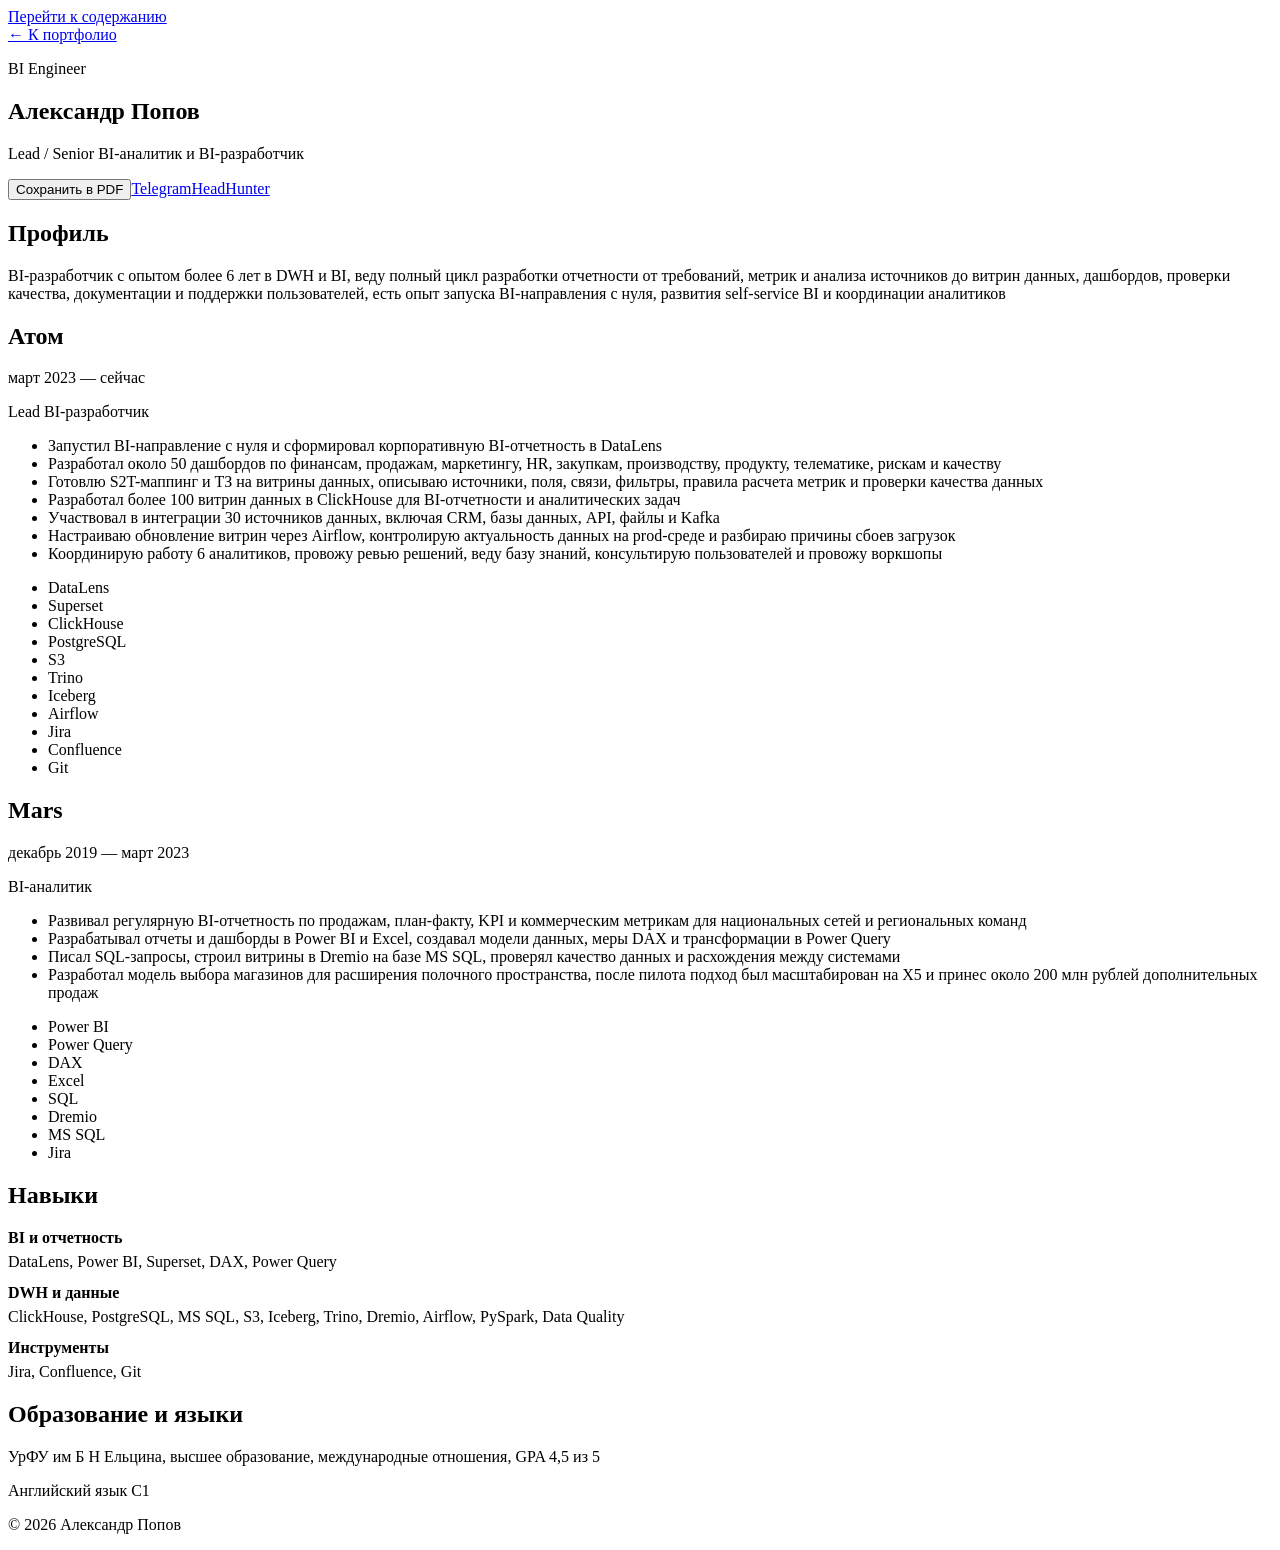
==== resume.html @ 9ec40baa "Update resume page" ====
<!doctype html><html lang="ru"><head><meta charset="UTF-8" /><meta name="viewport" content="width=device-width, initial-scale=1.0" /><title>Резюме Александра Попова - BI Engineer</title><meta name="description" content="Резюме Александра Попова для ролей Senior BI-аналитика, BI-разработчика и BI Engineer" /><meta name="theme-color" content="#173a34" /><link rel="canonical" href="https://analyst.github.io/resume.html" /><link rel="icon" href="assets/images/favicon.svg" type="image/svg+xml" /><link rel="stylesheet" href="styles.css?v=20260629-bi-engineer" /><style>.resume-page .case-hero h1{max-width:24ch}.resume-page .case-detail-grid{grid-template-columns:1fr}.resume-page .case-detail-block{break-inside:avoid}.resume-page .resume-actions{margin-top:1rem}.resume-page .resume-line{display:grid;gap:.35rem;margin-top:.85rem}.resume-page .resume-line strong{color:var(--accent)}@media print{body{background:#fff}.no-print,.site-footer,.skip-link{display:none!important}.section,.case-hero{padding:1.2rem 0}.container{width:100%}.case-detail-block{box-shadow:none;border-color:#d6d6d6}.case-detail-section{border-top:0}}</style><script type="module" src="script.js?v=20260629-bi-engineer" defer></script></head><body><a class="skip-link" href="#main">Перейти к содержанию</a><main id="main" class="case-page resume-page"><section class="case-hero"><div class="container case-hero-grid"><div><a class="back-link no-print" href="index.html">← К портфолио</a><p class="case-company">BI Engineer</p><h1>Александр Попов</h1><p>Lead / Senior BI-аналитик и BI-разработчик</p><div class="cta-row resume-actions no-print"><button class="btn btn-primary" type="button" onclick="window.print()">Сохранить в PDF</button><a class="btn btn-secondary" href="https://t.me/adikant" target="_blank" rel="noopener noreferrer">Telegram</a><a class="btn btn-secondary" href="https://hh.ru/resume" data-hh-resume target="_blank" rel="noopener noreferrer">HeadHunter</a></div></div></div></section><section class="section case-detail-section"><div class="container case-detail-grid"><section class="case-detail-block case-detail-wide"><h2>Профиль</h2><p>BI-разработчик с опытом более 6 лет в DWH и BI, веду полный цикл разработки отчетности от требований, метрик и анализа источников до витрин данных, дашбордов, проверки качества, документации и поддержки пользователей, есть опыт запуска BI-направления с нуля, развития self-service BI и координации аналитиков</p></section><section class="case-detail-block"><h2>Атом</h2><p class="case-company">март 2023 — сейчас</p><p class="timeline-role">Lead BI-разработчик</p><ul><li>Запустил BI-направление с нуля и сформировал корпоративную BI-отчетность в DataLens</li><li>Разработал около 50 дашбордов по финансам, продажам, маркетингу, HR, закупкам, производству, продукту, телематике, рискам и качеству</li><li>Готовлю S2T-маппинг и ТЗ на витрины данных, описываю источники, поля, связи, фильтры, правила расчета метрик и проверки качества данных</li><li>Разработал более 100 витрин данных в ClickHouse для BI-отчетности и аналитических задач</li><li>Участвовал в интеграции 30 источников данных, включая CRM, базы данных, API, файлы и Kafka</li><li>Настраиваю обновление витрин через Airflow, контролирую актуальность данных на prod-среде и разбираю причины сбоев загрузок</li><li>Координирую работу 6 аналитиков, провожу ревью решений, веду базу знаний, консультирую пользователей и провожу воркшопы</li></ul><ul class="tech-list case-tech-list"><li>DataLens</li><li>Superset</li><li>ClickHouse</li><li>PostgreSQL</li><li>S3</li><li>Trino</li><li>Iceberg</li><li>Airflow</li><li>Jira</li><li>Confluence</li><li>Git</li></ul></section><section class="case-detail-block"><h2>Mars</h2><p class="case-company">декабрь 2019 — март 2023</p><p class="timeline-role">BI-аналитик</p><ul><li>Развивал регулярную BI-отчетность по продажам, план-факту, KPI и коммерческим метрикам для национальных сетей и региональных команд</li><li>Разрабатывал отчеты и дашборды в Power BI и Excel, создавал модели данных, меры DAX и трансформации в Power Query</li><li>Писал SQL-запросы, строил витрины в Dremio на базе MS SQL, проверял качество данных и расхождения между системами</li><li>Разработал модель выбора магазинов для расширения полочного пространства, после пилота подход был масштабирован на X5 и принес около 200 млн рублей дополнительных продаж</li></ul><ul class="tech-list case-tech-list"><li>Power BI</li><li>Power Query</li><li>DAX</li><li>Excel</li><li>SQL</li><li>Dremio</li><li>MS SQL</li><li>Jira</li></ul></section><section class="case-detail-block"><h2>Навыки</h2><div class="resume-line"><strong>BI и отчетность</strong><span>DataLens, Power BI, Superset, DAX, Power Query</span></div><div class="resume-line"><strong>DWH и данные</strong><span>ClickHouse, PostgreSQL, MS SQL, S3, Iceberg, Trino, Dremio, Airflow, PySpark, Data Quality</span></div><div class="resume-line"><strong>Инструменты</strong><span>Jira, Confluence, Git</span></div></section><section class="case-detail-block"><h2>Образование и языки</h2><p>УрФУ им Б Н Ельцина, высшее образование, международные отношения, GPA 4,5 из 5</p><p>Английский язык C1</p></section></div></section></main><footer class="site-footer no-print"><div class="container footer-inner"><p>&copy; 2026 Александр Попов</p></div></footer></body></html>
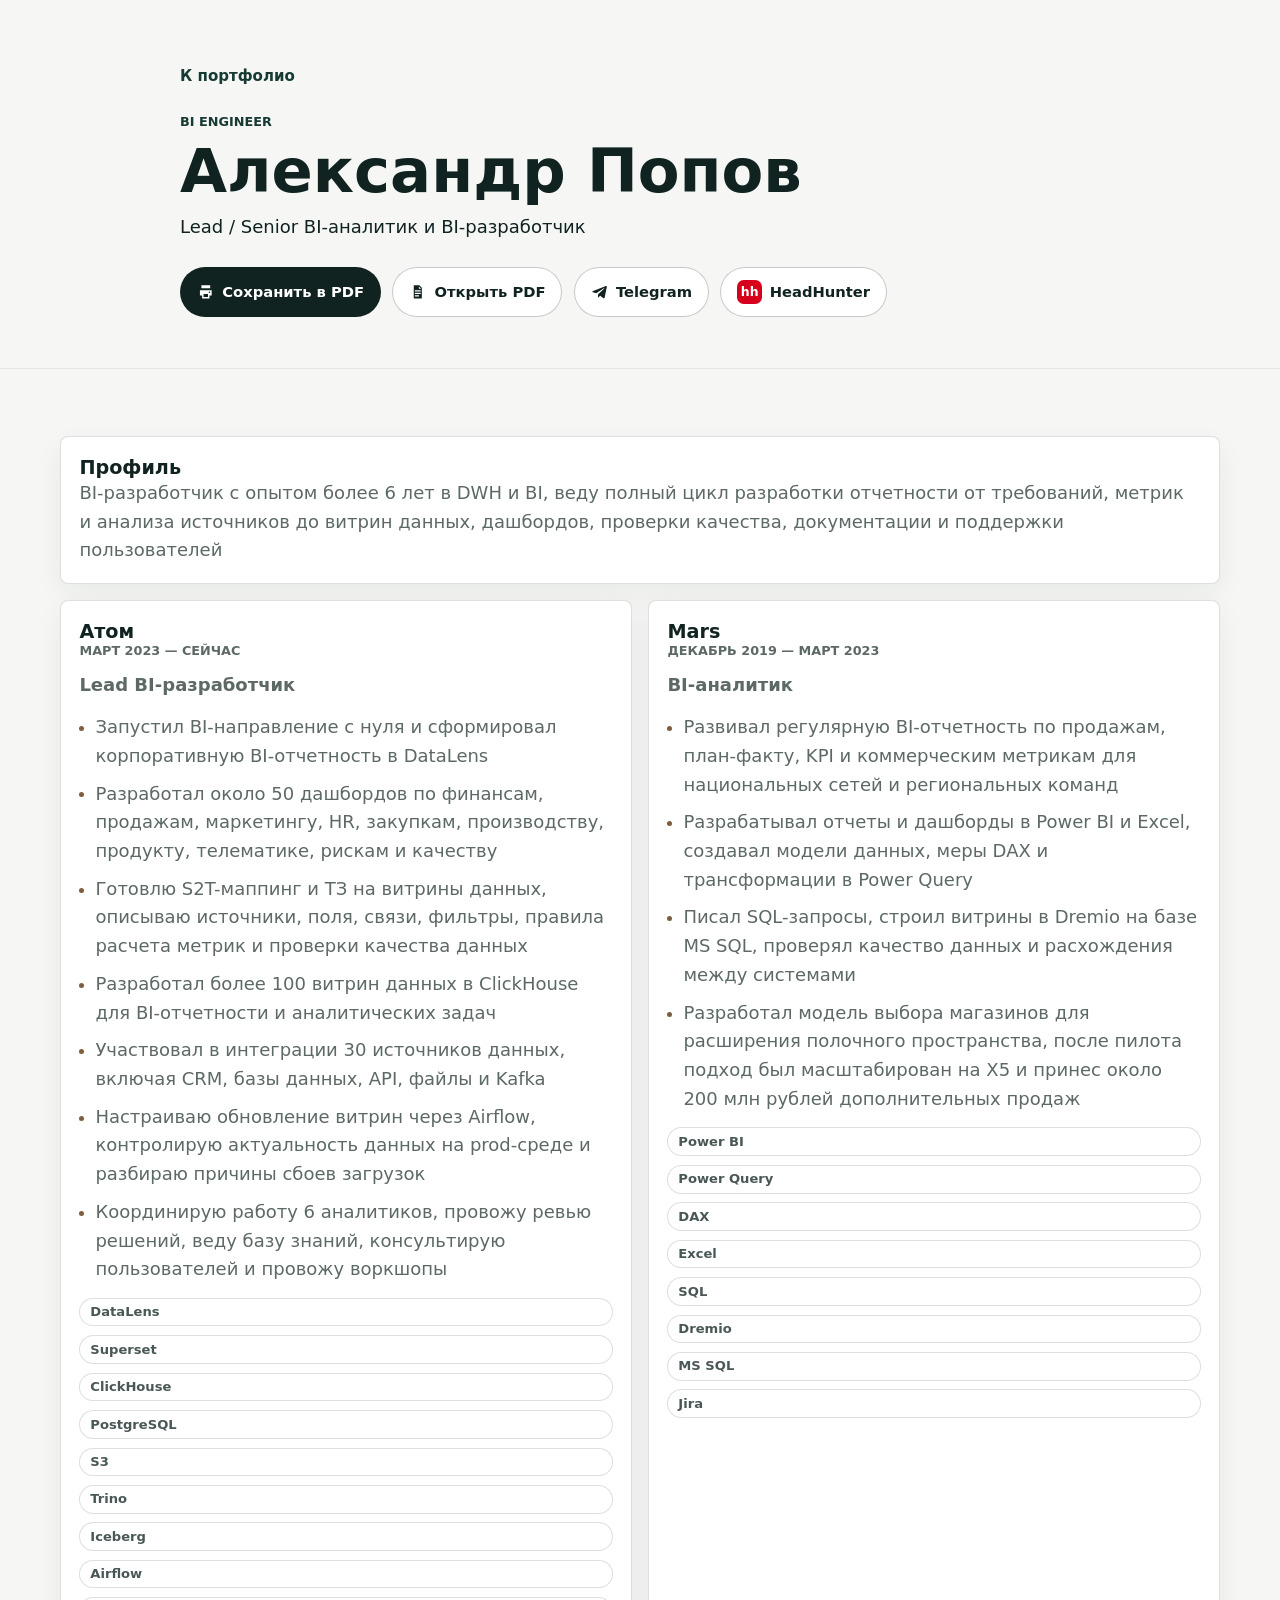
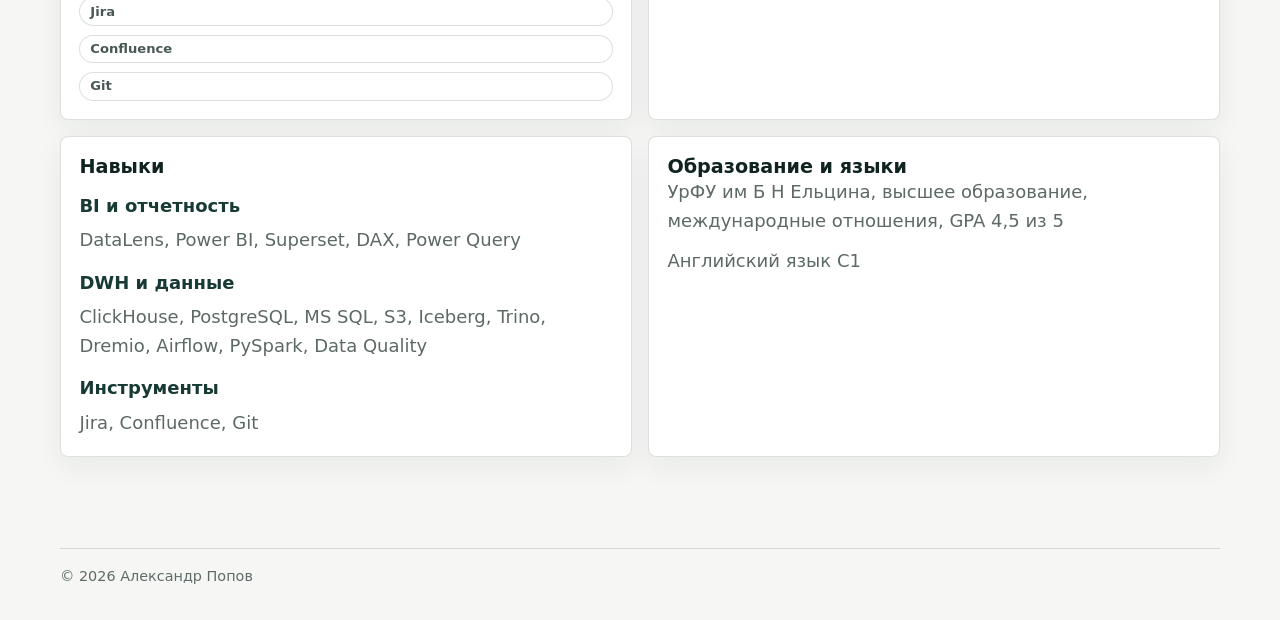
==== commit 0f61a74e: "Build BI analyst portfolio" ====
--- a/resume.html
+++ b/resume.html
@@ -1 +1,153 @@
-<!doctype html><html lang="ru"><head><meta charset="UTF-8" /><meta name="viewport" content="width=device-width, initial-scale=1.0" /><title>Резюме Александра Попова - BI Engineer</title><meta name="description" content="Резюме Александра Попова для ролей Senior BI-аналитика, BI-разработчика и BI Engineer" /><meta name="theme-color" content="#173a34" /><link rel="canonical" href="https://analyst.github.io/resume.html" /><link rel="icon" href="assets/images/favicon.svg" type="image/svg+xml" /><link rel="stylesheet" href="styles.css?v=20260629-bi-engineer" /><style>.resume-page .case-hero h1{max-width:24ch}.resume-page .case-detail-grid{grid-template-columns:1fr}.resume-page .case-detail-block{break-inside:avoid}.resume-page .resume-actions{margin-top:1rem}.resume-page .resume-line{display:grid;gap:.35rem;margin-top:.85rem}.resume-page .resume-line strong{color:var(--accent)}@media print{body{background:#fff}.no-print,.site-footer,.skip-link{display:none!important}.section,.case-hero{padding:1.2rem 0}.container{width:100%}.case-detail-block{box-shadow:none;border-color:#d6d6d6}.case-detail-section{border-top:0}}</style><script type="module" src="script.js?v=20260629-bi-engineer" defer></script></head><body><a class="skip-link" href="#main">Перейти к содержанию</a><main id="main" class="case-page resume-page"><section class="case-hero"><div class="container case-hero-grid"><div><a class="back-link no-print" href="index.html">← К портфолио</a><p class="case-company">BI Engineer</p><h1>Александр Попов</h1><p>Lead / Senior BI-аналитик и BI-разработчик</p><div class="cta-row resume-actions no-print"><button class="btn btn-primary" type="button" onclick="window.print()">Сохранить в PDF</button><a class="btn btn-secondary" href="https://t.me/adikant" target="_blank" rel="noopener noreferrer">Telegram</a><a class="btn btn-secondary" href="https://hh.ru/resume" data-hh-resume target="_blank" rel="noopener noreferrer">HeadHunter</a></div></div></div></section><section class="section case-detail-section"><div class="container case-detail-grid"><section class="case-detail-block case-detail-wide"><h2>Профиль</h2><p>BI-разработчик с опытом более 6 лет в DWH и BI, веду полный цикл разработки отчетности от требований, метрик и анализа источников до витрин данных, дашбордов, проверки качества, документации и поддержки пользователей, есть опыт запуска BI-направления с нуля, развития self-service BI и координации аналитиков</p></section><section class="case-detail-block"><h2>Атом</h2><p class="case-company">март 2023 — сейчас</p><p class="timeline-role">Lead BI-разработчик</p><ul><li>Запустил BI-направление с нуля и сформировал корпоративную BI-отчетность в DataLens</li><li>Разработал около 50 дашбордов по финансам, продажам, маркетингу, HR, закупкам, производству, продукту, телематике, рискам и качеству</li><li>Готовлю S2T-маппинг и ТЗ на витрины данных, описываю источники, поля, связи, фильтры, правила расчета метрик и проверки качества данных</li><li>Разработал более 100 витрин данных в ClickHouse для BI-отчетности и аналитических задач</li><li>Участвовал в интеграции 30 источников данных, включая CRM, базы данных, API, файлы и Kafka</li><li>Настраиваю обновление витрин через Airflow, контролирую актуальность данных на prod-среде и разбираю причины сбоев загрузок</li><li>Координирую работу 6 аналитиков, провожу ревью решений, веду базу знаний, консультирую пользователей и провожу воркшопы</li></ul><ul class="tech-list case-tech-list"><li>DataLens</li><li>Superset</li><li>ClickHouse</li><li>PostgreSQL</li><li>S3</li><li>Trino</li><li>Iceberg</li><li>Airflow</li><li>Jira</li><li>Confluence</li><li>Git</li></ul></section><section class="case-detail-block"><h2>Mars</h2><p class="case-company">декабрь 2019 — март 2023</p><p class="timeline-role">BI-аналитик</p><ul><li>Развивал регулярную BI-отчетность по продажам, план-факту, KPI и коммерческим метрикам для национальных сетей и региональных команд</li><li>Разрабатывал отчеты и дашборды в Power BI и Excel, создавал модели данных, меры DAX и трансформации в Power Query</li><li>Писал SQL-запросы, строил витрины в Dremio на базе MS SQL, проверял качество данных и расхождения между системами</li><li>Разработал модель выбора магазинов для расширения полочного пространства, после пилота подход был масштабирован на X5 и принес около 200 млн рублей дополнительных продаж</li></ul><ul class="tech-list case-tech-list"><li>Power BI</li><li>Power Query</li><li>DAX</li><li>Excel</li><li>SQL</li><li>Dremio</li><li>MS SQL</li><li>Jira</li></ul></section><section class="case-detail-block"><h2>Навыки</h2><div class="resume-line"><strong>BI и отчетность</strong><span>DataLens, Power BI, Superset, DAX, Power Query</span></div><div class="resume-line"><strong>DWH и данные</strong><span>ClickHouse, PostgreSQL, MS SQL, S3, Iceberg, Trino, Dremio, Airflow, PySpark, Data Quality</span></div><div class="resume-line"><strong>Инструменты</strong><span>Jira, Confluence, Git</span></div></section><section class="case-detail-block"><h2>Образование и языки</h2><p>УрФУ им Б Н Ельцина, высшее образование, международные отношения, GPA 4,5 из 5</p><p>Английский язык C1</p></section></div></section></main><footer class="site-footer no-print"><div class="container footer-inner"><p>&copy; 2026 Александр Попов</p></div></footer></body></html>
+<!doctype html>
+<html lang="ru">
+  <head>
+    <meta charset="UTF-8" />
+    <meta name="viewport" content="width=device-width, initial-scale=1.0" />
+    <title>Резюме Александра Попова - BI Engineer</title>
+    <meta
+      name="description"
+      content="Печатная версия резюме Александра Попова для ролей Senior BI-аналитика, BI-разработчика и BI Engineer"
+    />
+    <meta name="theme-color" content="#173a34" />
+    <link rel="canonical" href="https://adikant.github.io/analyst.github.io/resume.html" />
+    <link rel="icon" href="assets/images/favicon.svg" type="image/svg+xml" />
+    <link rel="stylesheet" href="styles.css?v=20260629-bi-engineer-2" />
+    <script type="module" src="script.js?v=20260629-bi-engineer-2" defer></script>
+  </head>
+  <body class="resume-page">
+    <a class="skip-link" href="#main">Перейти к содержанию</a>
+
+    <main id="main" class="case-page">
+      <section class="case-hero">
+        <div class="container case-hero-grid">
+          <a class="back-link no-print" href="index.html">К портфолио</a>
+          <p class="case-company">BI Engineer</p>
+          <h1>Александр Попов</h1>
+          <p>Lead / Senior BI-аналитик и BI-разработчик</p>
+          <div class="cta-row resume-actions no-print">
+            <button class="btn btn-primary" type="button" onclick="window.print()">
+              <span class="btn-icon" aria-hidden="true">
+                <svg viewBox="0 0 24 24" focusable="false">
+                  <path d="M6 3h12v4H6V3Zm-2 7h16v7h-3v4H7v-4H4v-7Zm5 5v4h6v-4H9Zm8-3.5a1 1 0 1 0 0 2 1 1 0 0 0 0-2Z" />
+                </svg>
+              </span>
+              <span>Сохранить в PDF</span>
+            </button>
+            <a class="btn btn-secondary" href="assets/docs/popov-resume.pdf">
+              <span class="btn-icon" aria-hidden="true">
+                <svg viewBox="0 0 24 24" focusable="false">
+                  <path d="M6.5 3h7.6l3.4 3.4V21h-11V3Zm7 1.9V8h3.1l-3.1-3.1ZM8 10v1.6h8V10H8Zm0 3.4V15h8v-1.6H8Zm0 3.4v1.6h5.6v-1.6H8Z" />
+                </svg>
+              </span>
+              <span>Открыть PDF</span>
+            </a>
+            <a class="btn btn-secondary" href="https://t.me/adikant" target="_blank" rel="noopener noreferrer">
+              <span class="btn-icon" aria-hidden="true">
+                <svg viewBox="0 0 24 24" focusable="false">
+                  <path d="M21.8 4.2 18.6 20c-.2 1-.8 1.2-1.6.7l-4.5-3.3-2.2 2.1c-.2.2-.5.4-.9.4l.3-4.7 8.5-7.7c.4-.3-.1-.5-.6-.2L7.1 13.9 2.6 12.5c-1-.3-1-1 .2-1.5L20.4 4.2c.8-.3 1.5.2 1.4 1Z" />
+                </svg>
+              </span>
+              <span>Telegram</span>
+            </a>
+            <a
+              class="btn btn-secondary"
+              href="https://hh.ru/resume/b0bc9b00ff10b70d850039ed1f713379735831"
+              target="_blank"
+              rel="noopener noreferrer"
+            >
+              <span class="btn-icon btn-icon-hh" aria-hidden="true">hh</span>
+              <span>HeadHunter</span>
+            </a>
+          </div>
+        </div>
+      </section>
+
+      <section class="section case-detail-section">
+        <div class="container case-detail-grid">
+          <section class="case-detail-block case-detail-wide">
+            <h2>Профиль</h2>
+            <p>BI-разработчик с опытом более 6 лет в DWH и BI, веду полный цикл разработки отчетности от требований, метрик и анализа источников до витрин данных, дашбордов, проверки качества, документации и поддержки пользователей</p>
+          </section>
+
+          <section class="case-detail-block">
+            <h2>Атом</h2>
+            <p class="case-company">март 2023 — сейчас</p>
+            <p class="timeline-role">Lead BI-разработчик</p>
+            <ul>
+              <li>Запустил BI-направление с нуля и сформировал корпоративную BI-отчетность в DataLens</li>
+              <li>Разработал около 50 дашбордов по финансам, продажам, маркетингу, HR, закупкам, производству, продукту, телематике, рискам и качеству</li>
+              <li>Готовлю S2T-маппинг и ТЗ на витрины данных, описываю источники, поля, связи, фильтры, правила расчета метрик и проверки качества данных</li>
+              <li>Разработал более 100 витрин данных в ClickHouse для BI-отчетности и аналитических задач</li>
+              <li>Участвовал в интеграции 30 источников данных, включая CRM, базы данных, API, файлы и Kafka</li>
+              <li>Настраиваю обновление витрин через Airflow, контролирую актуальность данных на prod-среде и разбираю причины сбоев загрузок</li>
+              <li>Координирую работу 6 аналитиков, провожу ревью решений, веду базу знаний, консультирую пользователей и провожу воркшопы</li>
+            </ul>
+            <ul class="tech-list case-tech-list">
+              <li>DataLens</li>
+              <li>Superset</li>
+              <li>ClickHouse</li>
+              <li>PostgreSQL</li>
+              <li>S3</li>
+              <li>Trino</li>
+              <li>Iceberg</li>
+              <li>Airflow</li>
+              <li>Jira</li>
+              <li>Confluence</li>
+              <li>Git</li>
+            </ul>
+          </section>
+
+          <section class="case-detail-block">
+            <h2>Mars</h2>
+            <p class="case-company">декабрь 2019 — март 2023</p>
+            <p class="timeline-role">BI-аналитик</p>
+            <ul>
+              <li>Развивал регулярную BI-отчетность по продажам, план-факту, KPI и коммерческим метрикам для национальных сетей и региональных команд</li>
+              <li>Разрабатывал отчеты и дашборды в Power BI и Excel, создавал модели данных, меры DAX и трансформации в Power Query</li>
+              <li>Писал SQL-запросы, строил витрины в Dremio на базе MS SQL, проверял качество данных и расхождения между системами</li>
+              <li>Разработал модель выбора магазинов для расширения полочного пространства, после пилота подход был масштабирован на X5 и принес около 200 млн рублей дополнительных продаж</li>
+            </ul>
+            <ul class="tech-list case-tech-list">
+              <li>Power BI</li>
+              <li>Power Query</li>
+              <li>DAX</li>
+              <li>Excel</li>
+              <li>SQL</li>
+              <li>Dremio</li>
+              <li>MS SQL</li>
+              <li>Jira</li>
+            </ul>
+          </section>
+
+          <section class="case-detail-block">
+            <h2>Навыки</h2>
+            <div class="resume-line">
+              <strong>BI и отчетность</strong>
+              <span>DataLens, Power BI, Superset, DAX, Power Query</span>
+            </div>
+            <div class="resume-line">
+              <strong>DWH и данные</strong>
+              <span>ClickHouse, PostgreSQL, MS SQL, S3, Iceberg, Trino, Dremio, Airflow, PySpark, Data Quality</span>
+            </div>
+            <div class="resume-line">
+              <strong>Инструменты</strong>
+              <span>Jira, Confluence, Git</span>
+            </div>
+          </section>
+
+          <section class="case-detail-block">
+            <h2>Образование и языки</h2>
+            <p>УрФУ им Б Н Ельцина, высшее образование, международные отношения, GPA 4,5 из 5</p>
+            <p>Английский язык C1</p>
+          </section>
+        </div>
+      </section>
+    </main>
+
+    <footer class="site-footer no-print">
+      <div class="container footer-inner">
+        <p>&copy; 2026 Александр Попов</p>
+      </div>
+    </footer>
+  </body>
+</html>
--- a/styles.css
+++ b/styles.css
@@ -0,0 +1,811 @@
+:root {
+  --bg: #f6f7f4;
+  --surface: #ffffff;
+  --surface-soft: #edf2ee;
+  --ink: #102321;
+  --muted: #5d6966;
+  --line: rgba(16, 35, 33, 0.14);
+  --line-strong: rgba(16, 35, 33, 0.24);
+  --accent: #173a34;
+  --accent-soft: #dfeae4;
+  --warm: #7b5f3e;
+  --warm-soft: #efe7da;
+  --shadow: 0 10px 28px rgba(16, 35, 33, 0.06);
+  --radius: 8px;
+}
+
+*,
+*::before,
+*::after {
+  box-sizing: border-box;
+}
+
+html {
+  scroll-behavior: smooth;
+}
+
+body {
+  margin: 0;
+  overflow-x: hidden;
+  background: var(--bg);
+  color: var(--ink);
+  font-family: system-ui, -apple-system, BlinkMacSystemFont, "Segoe UI", sans-serif;
+  font-size: 18px;
+  line-height: 1.6;
+  text-rendering: optimizeLegibility;
+}
+
+body,
+button,
+input,
+textarea,
+select {
+  letter-spacing: 0;
+}
+
+h1,
+h2,
+h3,
+h4,
+p,
+ul,
+ol,
+figure {
+  margin: 0;
+}
+
+img {
+  display: block;
+  max-width: 100%;
+}
+
+a {
+  color: inherit;
+}
+
+svg {
+  display: block;
+}
+
+.container {
+  width: min(1160px, calc(100% - 40px));
+  margin: 0 auto;
+}
+
+.skip-link {
+  position: fixed;
+  top: 0.75rem;
+  left: 0.75rem;
+  z-index: 100;
+  padding: 0.6rem 0.85rem;
+  border-radius: var(--radius);
+  background: var(--ink);
+  color: #fff;
+  font-weight: 800;
+  text-decoration: none;
+  transform: translateY(-160%);
+}
+
+.skip-link:focus {
+  transform: translateY(0);
+}
+
+.hero {
+  padding: 4.8rem 0 2.8rem;
+}
+
+.hero-grid {
+  display: grid;
+  grid-template-columns: minmax(0, 1fr) minmax(280px, 330px);
+  gap: 3rem;
+  align-items: center;
+}
+
+.hero-copy {
+  display: grid;
+  gap: 1.1rem;
+  max-width: 790px;
+}
+
+.hero-role,
+.section-kicker,
+.case-company,
+.timeline-period {
+  color: var(--accent);
+  font-size: 0.8rem;
+  font-weight: 850;
+  letter-spacing: 0;
+  line-height: 1.3;
+  text-transform: uppercase;
+}
+
+.hero-role {
+  max-width: 42ch;
+  font-size: 1.22rem;
+  line-height: 1.25;
+}
+
+.hero-headline {
+  max-width: 13ch;
+  font-size: 5.2rem;
+  line-height: 0.98;
+}
+
+.hero-summary {
+  max-width: 68ch;
+  color: rgba(16, 35, 33, 0.88);
+  font-size: 1.08rem;
+}
+
+.hero-proof-list {
+  display: flex;
+  flex-wrap: wrap;
+  gap: 0.6rem;
+  padding: 0;
+  list-style: none;
+}
+
+.hero-proof-list li {
+  min-height: 38px;
+  padding: 0.55rem 0.8rem;
+  border: 1px solid var(--line);
+  border-radius: 999px;
+  background: var(--surface);
+  color: rgba(16, 35, 33, 0.82);
+  font-size: 0.92rem;
+  font-weight: 800;
+  line-height: 1.25;
+}
+
+.hero-media {
+  width: 100%;
+  padding: 0.55rem;
+  border: 1px solid var(--line);
+  border-radius: var(--radius);
+  background: var(--surface);
+  box-shadow: var(--shadow);
+}
+
+.hero-media img {
+  width: 100%;
+  aspect-ratio: 1;
+  height: auto;
+  border-radius: var(--radius);
+  object-fit: cover;
+  object-position: center 48%;
+}
+
+.cta-row,
+.contact-actions {
+  display: flex;
+  flex-wrap: wrap;
+  gap: 0.7rem;
+}
+
+.btn {
+  display: inline-flex;
+  align-items: center;
+  justify-content: center;
+  gap: 0.48rem;
+  min-height: 46px;
+  max-width: 100%;
+  padding: 0.72rem 1rem;
+  border: 1px solid transparent;
+  border-radius: 999px;
+  font: inherit;
+  font-size: 0.92rem;
+  font-weight: 850;
+  line-height: 1.2;
+  text-align: center;
+  text-decoration: none;
+  white-space: normal;
+}
+
+.btn-icon {
+  display: inline-grid;
+  flex: 0 0 auto;
+  place-items: center;
+  width: 1.1rem;
+  height: 1.1rem;
+}
+
+.btn-icon svg {
+  width: 100%;
+  height: 100%;
+  fill: currentColor;
+}
+
+.btn-icon-hh {
+  width: 1.55rem;
+  height: 1.55rem;
+  border-radius: 0.42rem;
+  background: #d6001c;
+  color: #fff;
+  font-size: 0.78rem;
+  font-weight: 900;
+  line-height: 1;
+  text-transform: lowercase;
+}
+
+.btn-primary {
+  background: var(--ink);
+  color: #fff;
+}
+
+.btn-secondary {
+  border-color: var(--line-strong);
+  background: var(--surface);
+  color: var(--ink);
+}
+
+.section {
+  padding: 4.2rem 0;
+}
+
+.useful-strip {
+  padding: 0 0 3.6rem;
+}
+
+.useful-grid {
+  display: grid;
+  grid-template-columns: repeat(4, minmax(0, 1fr));
+  gap: 0.75rem;
+}
+
+.useful-item {
+  min-height: 132px;
+  padding: 0.95rem;
+  border: 1px solid var(--line);
+  border-radius: var(--radius);
+  background: var(--surface);
+  box-shadow: var(--shadow);
+}
+
+.useful-item h2 {
+  color: var(--ink);
+  font-size: 1rem;
+  line-height: 1.18;
+}
+
+.useful-item p {
+  margin-top: 0.55rem;
+  color: var(--muted);
+  font-size: 0.9rem;
+  line-height: 1.42;
+}
+
+.section + .section,
+.case-detail-section {
+  border-top: 1px solid rgba(16, 35, 33, 0.08);
+}
+
+.section-head {
+  display: grid;
+  gap: 0.75rem;
+  margin-bottom: 1.6rem;
+}
+
+.section-head h2 {
+  max-width: 24ch;
+  font-size: 2.7rem;
+  line-height: 1.08;
+}
+
+.experience-list,
+.cases-list {
+  display: grid;
+  gap: 1rem;
+}
+
+.experience-card,
+.technical-project,
+.process-card,
+.leader-role-card,
+.speaking-card,
+.contact-card,
+.case-detail-block {
+  border: 1px solid var(--line);
+  border-radius: var(--radius);
+  background: var(--surface);
+  box-shadow: var(--shadow);
+}
+
+.experience-card {
+  display: grid;
+  grid-template-columns: minmax(0, 1fr) 320px;
+  gap: 1.5rem;
+  padding: 1.25rem;
+}
+
+.experience-main h3 {
+  margin-top: 0.28rem;
+  font-size: 1.55rem;
+  line-height: 1.15;
+}
+
+.timeline-role {
+  margin-top: 0.2rem;
+  color: var(--accent);
+  font-weight: 850;
+}
+
+.experience-context {
+  margin-top: 0.7rem;
+  color: var(--muted);
+}
+
+.responsibility-list,
+.leader-role-card ul,
+.case-detail-block ul {
+  display: grid;
+  gap: 0.55rem;
+  margin-top: 0.85rem;
+  padding: 0;
+  list-style: none;
+}
+
+.responsibility-list li,
+.leader-role-card li,
+.case-detail-block li {
+  position: relative;
+  padding-left: 1rem;
+  color: var(--muted);
+}
+
+.responsibility-list li::before,
+.leader-role-card li::before,
+.case-detail-block li::before {
+  content: "";
+  position: absolute;
+  top: 0.72em;
+  left: 0;
+  width: 5px;
+  height: 5px;
+  border-radius: 50%;
+  background: var(--warm);
+}
+
+.experience-side {
+  display: grid;
+  align-content: start;
+  gap: 1rem;
+}
+
+.metric-list {
+  display: grid;
+  gap: 0.6rem;
+}
+
+.metric-item {
+  padding: 0.8rem 0 0.75rem;
+  border-top: 1px solid rgba(23, 58, 52, 0.16);
+}
+
+.metric-item:first-child {
+  border-top: 0;
+  padding-top: 0;
+}
+
+.metric-item strong,
+.metric-item span {
+  display: block;
+}
+
+.metric-item strong {
+  color: var(--accent);
+  font-size: 1.6rem;
+  line-height: 1;
+}
+
+.metric-item span {
+  margin-top: 0.35rem;
+  color: rgba(16, 35, 33, 0.78);
+  font-size: 0.9rem;
+  line-height: 1.35;
+}
+
+.tech-list {
+  display: flex;
+  flex-wrap: wrap;
+  gap: 0.45rem;
+  margin: 0;
+  padding: 0;
+  list-style: none;
+}
+
+.tech-list li {
+  padding: 0.34rem 0.62rem;
+  border: 1px solid var(--line);
+  border-radius: 999px;
+  background: var(--surface);
+  color: rgba(16, 35, 33, 0.76);
+  font-size: 0.82rem;
+  font-weight: 750;
+  line-height: 1.2;
+}
+
+.technical-project {
+  padding: 1.15rem;
+}
+
+.technical-project h3 {
+  margin-top: 0.55rem;
+  font-size: 1.15rem;
+  line-height: 1.25;
+}
+
+.technical-project p:last-child,
+.process-card li,
+.speaking-card p,
+.case-detail-block p,
+.resume-line span {
+  color: var(--muted);
+}
+
+.technical-project p:last-child {
+  margin-top: 0.65rem;
+}
+
+.process-layout {
+  display: grid;
+  grid-template-columns: minmax(0, 1.15fr) minmax(280px, 0.85fr);
+  gap: 1rem;
+  align-items: stretch;
+}
+
+.process-card,
+.leader-role-card {
+  padding: 1.2rem;
+}
+
+.process-card h3,
+.leader-role-card h3,
+.speaking-card h3,
+.contact-card h3 {
+  font-size: 1.22rem;
+  line-height: 1.22;
+}
+
+.process-list {
+  display: grid;
+  grid-template-columns: repeat(4, minmax(0, 1fr));
+  gap: 0.55rem;
+  margin-top: 1rem;
+  padding: 0;
+  list-style: none;
+  counter-reset: process;
+}
+
+.process-list li {
+  min-height: 88px;
+  padding: 0.75rem;
+  border: 1px solid var(--line);
+  border-radius: var(--radius);
+  background: var(--surface-soft);
+  font-size: 0.92rem;
+  font-weight: 750;
+  line-height: 1.3;
+  counter-increment: process;
+}
+
+.process-list li::before {
+  content: counter(process, decimal-leading-zero);
+  display: block;
+  margin-bottom: 0.35rem;
+  color: var(--accent);
+  font-size: 0.78rem;
+  font-weight: 900;
+}
+
+.contact-layout {
+  display: grid;
+  grid-template-columns: minmax(0, 0.95fr) minmax(0, 1.05fr);
+  gap: 1rem;
+}
+
+.speaking-card,
+.contact-card {
+  display: grid;
+  align-content: center;
+  gap: 0.95rem;
+  padding: 1.2rem;
+}
+
+.speaking-card h3 {
+  margin-top: 0.55rem;
+}
+
+.speaking-card p {
+  margin-top: 0.65rem;
+}
+
+.text-link {
+  display: inline-flex;
+  width: fit-content;
+  color: var(--accent);
+  font-size: 0.94rem;
+  font-weight: 850;
+  text-decoration: underline;
+  text-underline-offset: 4px;
+}
+
+.contact-actions {
+  display: grid;
+  gap: 0.72rem;
+}
+
+.contact-actions .btn {
+  width: 100%;
+  min-height: 58px;
+  font-size: 1rem;
+}
+
+.site-footer {
+  padding: 1.5rem 0 2rem;
+}
+
+.footer-inner {
+  display: flex;
+  flex-wrap: wrap;
+  justify-content: space-between;
+  gap: 0.7rem 1rem;
+  padding-top: 1rem;
+  border-top: 1px solid var(--line);
+}
+
+.footer-inner p {
+  color: rgba(16, 35, 33, 0.66);
+  font-size: 0.9rem;
+}
+
+.case-hero {
+  padding: 4rem 0 3.2rem;
+}
+
+.case-hero-grid {
+  display: grid;
+  gap: 0.6rem;
+  max-width: 920px;
+}
+
+.case-hero h1 {
+  max-width: 18ch;
+  font-size: 3.8rem;
+  line-height: 1.04;
+}
+
+.case-hero p:last-child {
+  max-width: 68ch;
+  color: rgba(16, 35, 33, 0.84);
+  font-size: 1.08rem;
+}
+
+.back-link {
+  display: inline-flex;
+  width: fit-content;
+  margin-bottom: 1rem;
+  color: var(--accent);
+  font-size: 0.94rem;
+  font-weight: 850;
+  text-decoration: none;
+}
+
+.resume-actions {
+  margin-top: 1rem;
+}
+
+.case-detail-grid {
+  display: grid;
+  grid-template-columns: repeat(2, minmax(0, 1fr));
+  gap: 1rem;
+}
+
+.case-detail-block {
+  padding: 1.15rem;
+  break-inside: avoid;
+}
+
+.case-detail-block h2 {
+  font-size: 1.2rem;
+  line-height: 1.2;
+}
+
+.case-detail-block p + p {
+  margin-top: 0.7rem;
+}
+
+.case-detail-wide {
+  grid-column: 1 / -1;
+}
+
+.case-tech-list {
+  margin-top: 0.85rem;
+}
+
+.case-tech-list li {
+  padding-left: 0.62rem;
+}
+
+.case-tech-list li::before {
+  display: none;
+}
+
+.resume-line {
+  display: grid;
+  gap: 0.35rem;
+  margin-top: 0.85rem;
+}
+
+.resume-line strong {
+  color: var(--accent);
+}
+
+:where(a, button, .btn):focus-visible {
+  outline: 3px solid rgba(123, 95, 62, 0.42);
+  outline-offset: 3px;
+}
+
+.reveal-ready .reveal-item {
+  opacity: 1;
+}
+
+@media (prefers-reduced-motion: no-preference) {
+  .reveal-ready .reveal-item {
+    opacity: 0;
+    transform: translateY(18px);
+    transition:
+      opacity 0.62s ease,
+      transform 0.62s cubic-bezier(0.22, 1, 0.36, 1);
+  }
+
+  .reveal-ready .reveal-item.is-visible {
+    opacity: 1;
+    transform: translateY(0);
+  }
+}
+
+@media (max-width: 1080px) {
+  .experience-card,
+  .process-layout,
+  .contact-layout {
+    grid-template-columns: 1fr;
+  }
+
+  .process-list,
+  .useful-grid {
+    grid-template-columns: repeat(2, minmax(0, 1fr));
+  }
+}
+
+@media (max-width: 760px) {
+  body {
+    font-size: 17px;
+  }
+
+  .container {
+    width: calc(100% - 28px);
+  }
+
+  .hero {
+    padding: 3.1rem 0 3.4rem;
+  }
+
+  .hero-grid {
+    grid-template-columns: 1fr;
+    gap: 1.5rem;
+  }
+
+  .hero-media {
+    width: 100%;
+    max-width: 520px;
+    justify-self: center;
+  }
+
+  .hero-headline {
+    font-size: 3.8rem;
+  }
+
+  .section {
+    padding: 3.2rem 0;
+  }
+
+  .section-head h2 {
+    font-size: 2.2rem;
+  }
+
+  .experience-card,
+  .technical-project,
+  .process-card,
+  .leader-role-card,
+  .speaking-card,
+  .contact-card,
+  .case-detail-block {
+    padding: 1rem;
+  }
+
+  .process-list,
+  .useful-grid,
+  .case-detail-grid {
+    grid-template-columns: 1fr;
+  }
+
+  .btn {
+    width: 100%;
+  }
+}
+
+@media (max-width: 420px) {
+  .hero-role {
+    font-size: 1rem;
+  }
+
+  .hero-headline {
+    font-size: 2.8rem;
+  }
+
+  .hero-summary {
+    font-size: 1rem;
+  }
+
+  .hero-proof-list {
+    display: grid;
+  }
+
+  .section-head h2 {
+    font-size: 1.86rem;
+  }
+
+  .case-hero h1 {
+    font-size: 2.6rem;
+  }
+}
+
+@media print {
+  body {
+    background: #fff;
+    color: #000;
+    font-size: 12px;
+  }
+
+  .no-print,
+  .site-footer,
+  .skip-link {
+    display: none !important;
+  }
+
+  .section,
+  .case-hero {
+    padding: 1.2rem 0;
+  }
+
+  .container {
+    width: 100%;
+  }
+
+  .case-detail-grid {
+    grid-template-columns: 1fr;
+  }
+
+  .case-detail-block {
+    border-color: #d6d6d6;
+    box-shadow: none;
+  }
+
+  .case-detail-section {
+    border-top: 0;
+  }
+}
+
+@media (prefers-reduced-motion: reduce) {
+  html {
+    scroll-behavior: auto;
+  }
+
+  *,
+  *::before,
+  *::after {
+    animation-duration: 0.01ms !important;
+    animation-iteration-count: 1 !important;
+    transition-duration: 0.01ms !important;
+  }
+}
